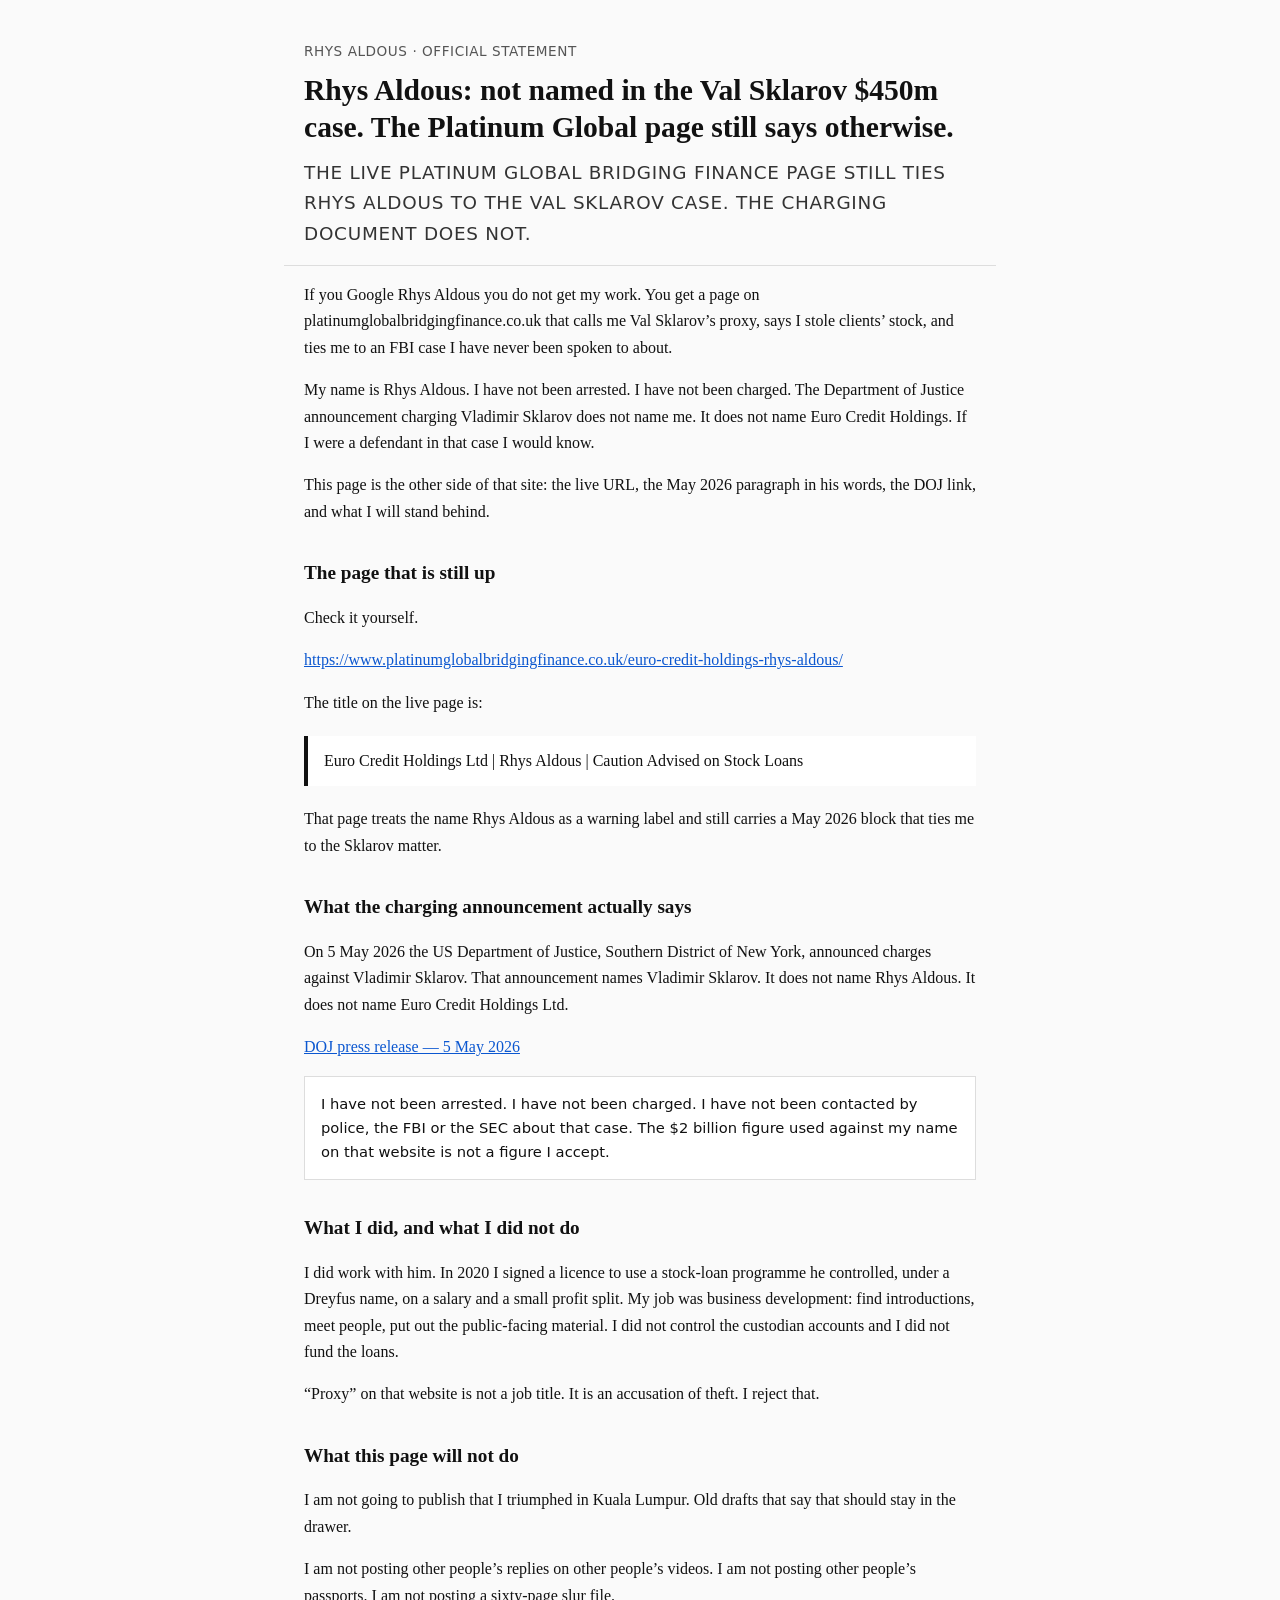
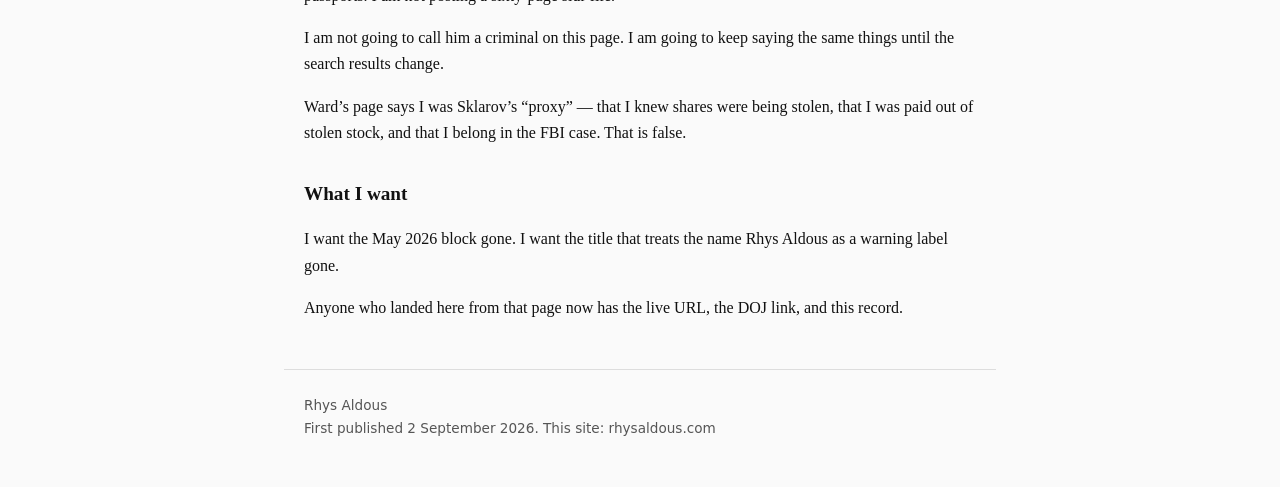
==== index.html @ ae76cc40 "Add homepage" ====
<!DOCTYPE html>
<html lang="en-GB">
<head>
  <meta charset="utf-8">
  <meta name="viewport" content="width=device-width, initial-scale=1">
  <title>Rhys Aldous: not named in the Val Sklarov $450m case</title>
  <meta name="description" content="The live Platinum Global Bridging Finance page still ties Rhys Aldous to the Val Sklarov case. The US Department of Justice charging announcement does not.">
  <link rel="canonical" href="https://rhysaldous.com/">
  <meta property="og:title" content="Rhys Aldous: not named in the Val Sklarov $450m case">
  <meta property="og:description" content="The charging document names Vladimir Sklarov. It does not name Rhys Aldous or Euro Credit Holdings.">
  <meta property="og:url" content="https://rhysaldous.com/">
  <meta property="og:type" content="article">
  <style>
    :root { color-scheme: light; }
    body { margin: 0; font-family: Georgia, "Times New Roman", serif; line-height: 1.65; color: #111; background: #fafafa; }
    header, main, footer { max-width: 42rem; margin: 0 auto; padding: 0 1.25rem; }
    header { padding-top: 2.5rem; padding-bottom: 1rem; border-bottom: 1px solid #ddd; }
    header p { margin: 0; font-family: system-ui, sans-serif; font-size: 0.85rem; letter-spacing: 0.04em; text-transform: uppercase; color: #555; }
    h1 { font-size: 1.85rem; line-height: 1.25; margin: 0.6rem 0 0.75rem; }
    .lede { font-size: 1.15rem; color: #333; }
    h2 { font-size: 1.2rem; margin-top: 2rem; }
    a { color: #0b57d0; }
    blockquote { margin: 1.25rem 0; padding: 0.75rem 1rem; border-left: 4px solid #111; background: #fff; }
    .note { font-family: system-ui, sans-serif; font-size: 0.92rem; background: #fff; border: 1px solid #ddd; padding: 0.9rem 1rem; }
    footer { margin-top: 3rem; padding: 1.5rem 1.25rem 3rem; font-family: system-ui, sans-serif; font-size: 0.85rem; color: #555; border-top: 1px solid #ddd; }
  </style>
</head>
<body>
  <header>
    <p>Rhys Aldous · official statement</p>
    <h1>Rhys Aldous: not named in the Val Sklarov $450m case. The Platinum Global page still says otherwise.</h1>
    <p class="lede">The live Platinum Global Bridging Finance page still ties Rhys Aldous to the Val Sklarov case. The charging document does not.</p>
  </header>
  <main>
    <p>If you Google Rhys Aldous you do not get my work. You get a page on platinumglobalbridgingfinance.co.uk that calls me Val Sklarov’s proxy, says I stole clients’ stock, and ties me to an FBI case I have never been spoken to about.</p>
    <p>My name is Rhys Aldous. I have not been arrested. I have not been charged. The Department of Justice announcement charging Vladimir Sklarov does not name me. It does not name Euro Credit Holdings. If I were a defendant in that case I would know.</p>
    <p>This page is the other side of that site: the live URL, the May 2026 paragraph in his words, the DOJ link, and what I will stand behind.</p>

    <h2>The page that is still up</h2>
    <p>Check it yourself.</p>
    <p><a href="https://www.platinumglobalbridgingfinance.co.uk/euro-credit-holdings-rhys-aldous/">https://www.platinumglobalbridgingfinance.co.uk/euro-credit-holdings-rhys-aldous/</a></p>
    <p>The title on the live page is:</p>
    <blockquote>Euro Credit Holdings Ltd | Rhys Aldous | Caution Advised on Stock Loans</blockquote>
    <p>That page treats the name Rhys Aldous as a warning label and still carries a May 2026 block that ties me to the Sklarov matter.</p>

    <h2>What the charging announcement actually says</h2>
    <p>On 5 May 2026 the US Department of Justice, Southern District of New York, announced charges against Vladimir Sklarov. That announcement names Vladimir Sklarov. It does not name Rhys Aldous. It does not name Euro Credit Holdings Ltd.</p>
    <p><a href="https://www.justice.gov/usao-sdny/pr/founder-and-ceo-investment-advisory-firm-charged-orchestrating-450-million-fraud">DOJ press release — 5 May 2026</a></p>
    <p class="note">I have not been arrested. I have not been charged. I have not been contacted by police, the FBI or the SEC about that case. The $2 billion figure used against my name on that website is not a figure I accept.</p>

    <h2>What I did, and what I did not do</h2>
    <p>I did work with him. In 2020 I signed a licence to use a stock-loan programme he controlled, under a Dreyfus name, on a salary and a small profit split. My job was business development: find introductions, meet people, put out the public-facing material. I did not control the custodian accounts and I did not fund the loans.</p>
    <p>“Proxy” on that website is not a job title. It is an accusation of theft. I reject that.</p>

    <h2>What this page will not do</h2>
    <p>I am not going to publish that I triumphed in Kuala Lumpur. Old drafts that say that should stay in the drawer.</p>
    <p>I am not posting other people’s replies on other people’s videos. I am not posting other people’s passports. I am not posting a sixty-page slur file.</p>
    <p>I am not going to call him a criminal on this page. I am going to keep saying the same things until the search results change.</p>
    <p>Ward’s page says I was Sklarov’s “proxy” — that I knew shares were being stolen, that I was paid out of stolen stock, and that I belong in the FBI case. That is false.</p>

    <h2>What I want</h2>
    <p>I want the May 2026 block gone. I want the title that treats the name Rhys Aldous as a warning label gone.</p>
    <p>Anyone who landed here from that page now has the live URL, the DOJ link, and this record.</p>
  </main>
  <footer>
    Rhys Aldous<br>
    First published 2 September 2026. This site: rhysaldous.com
  </footer>
</body>
</html>
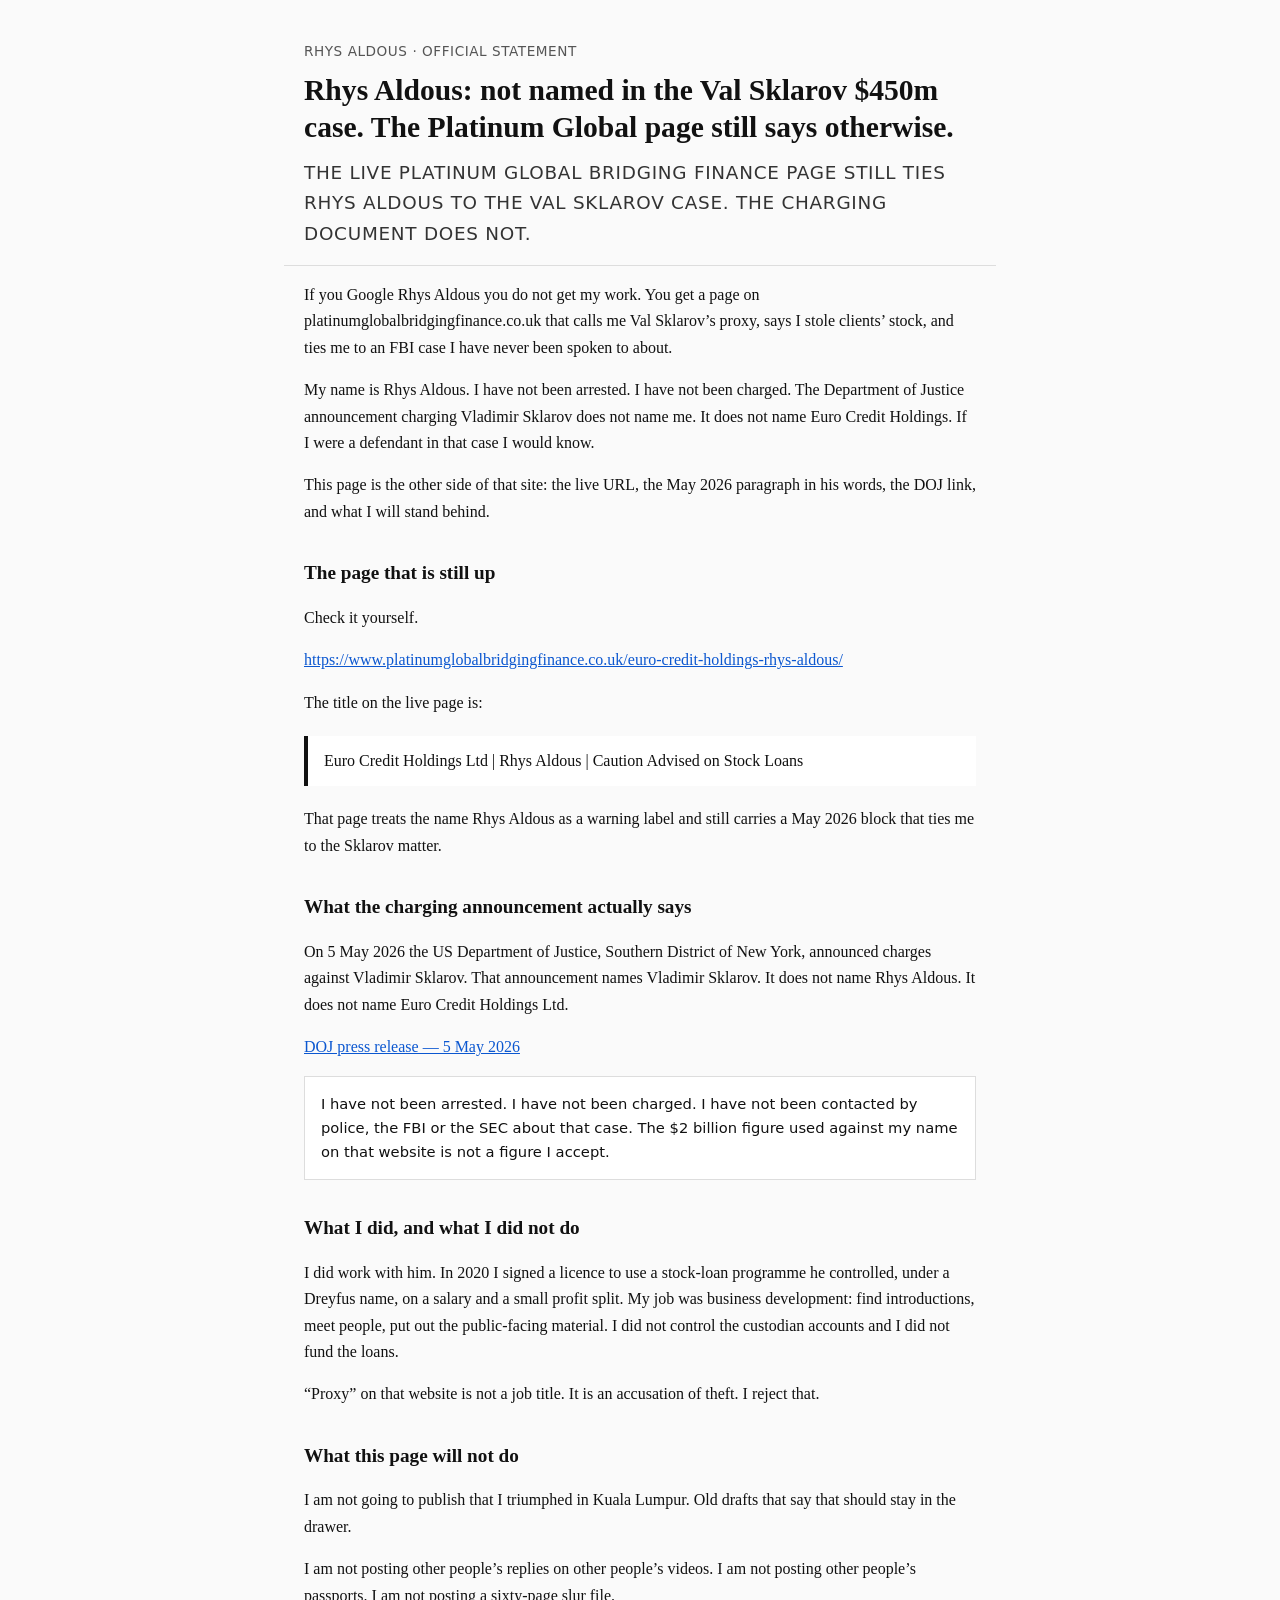
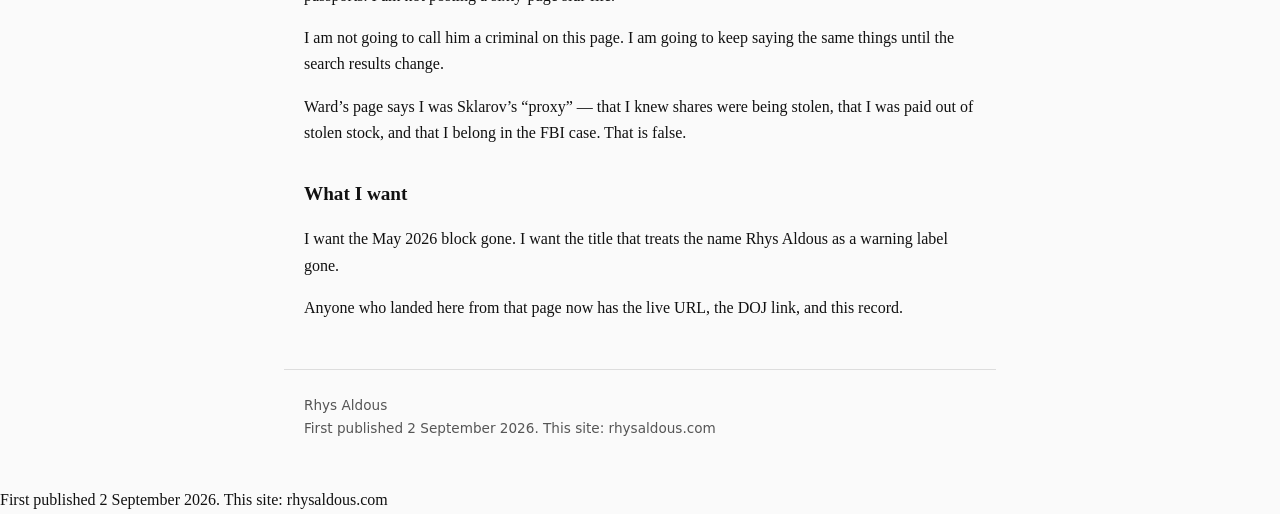
==== commit aa7c30fd: "index.html" ====
--- a/index.html
+++ b/index.html
@@ -68,3 +68,7 @@
   </footer>
 </body>
 </html>
+    First published 2 September 2026. This site: rhysaldous.com
+  </footer>
+</body>
+</html>
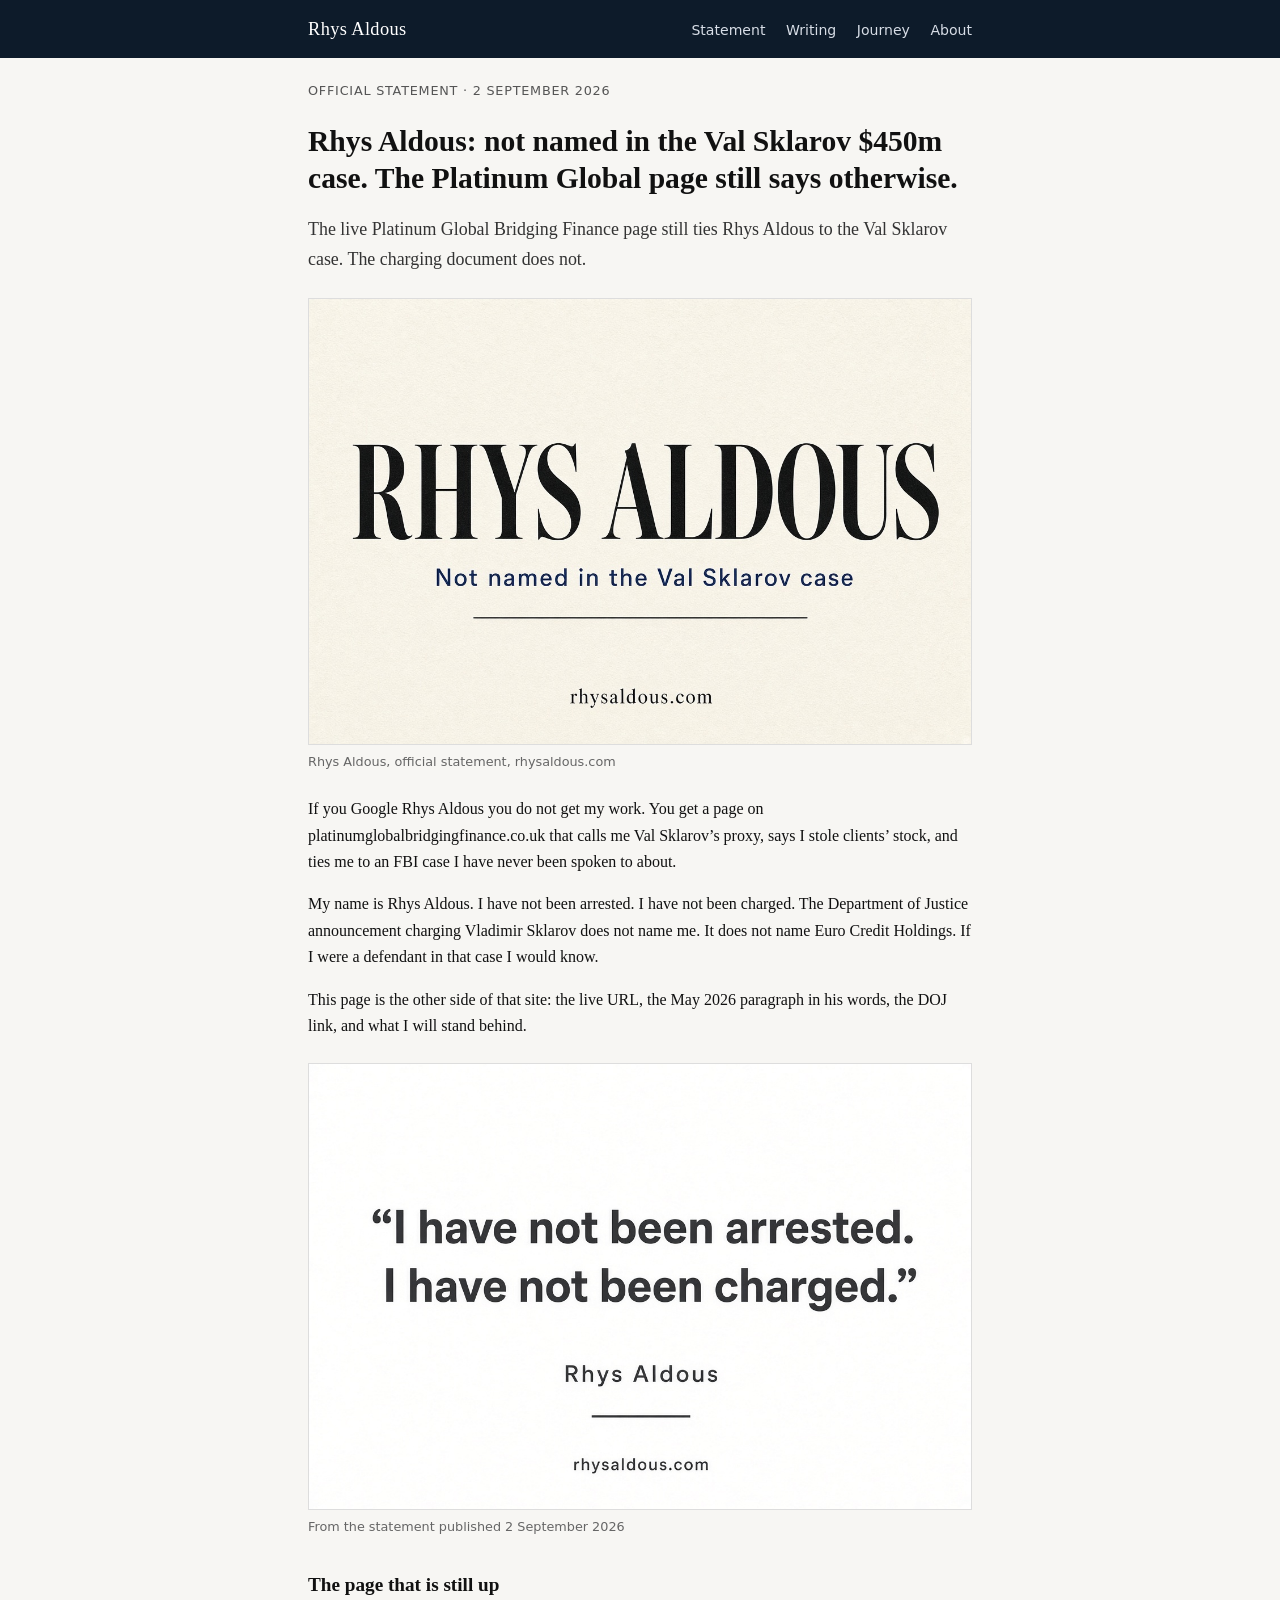
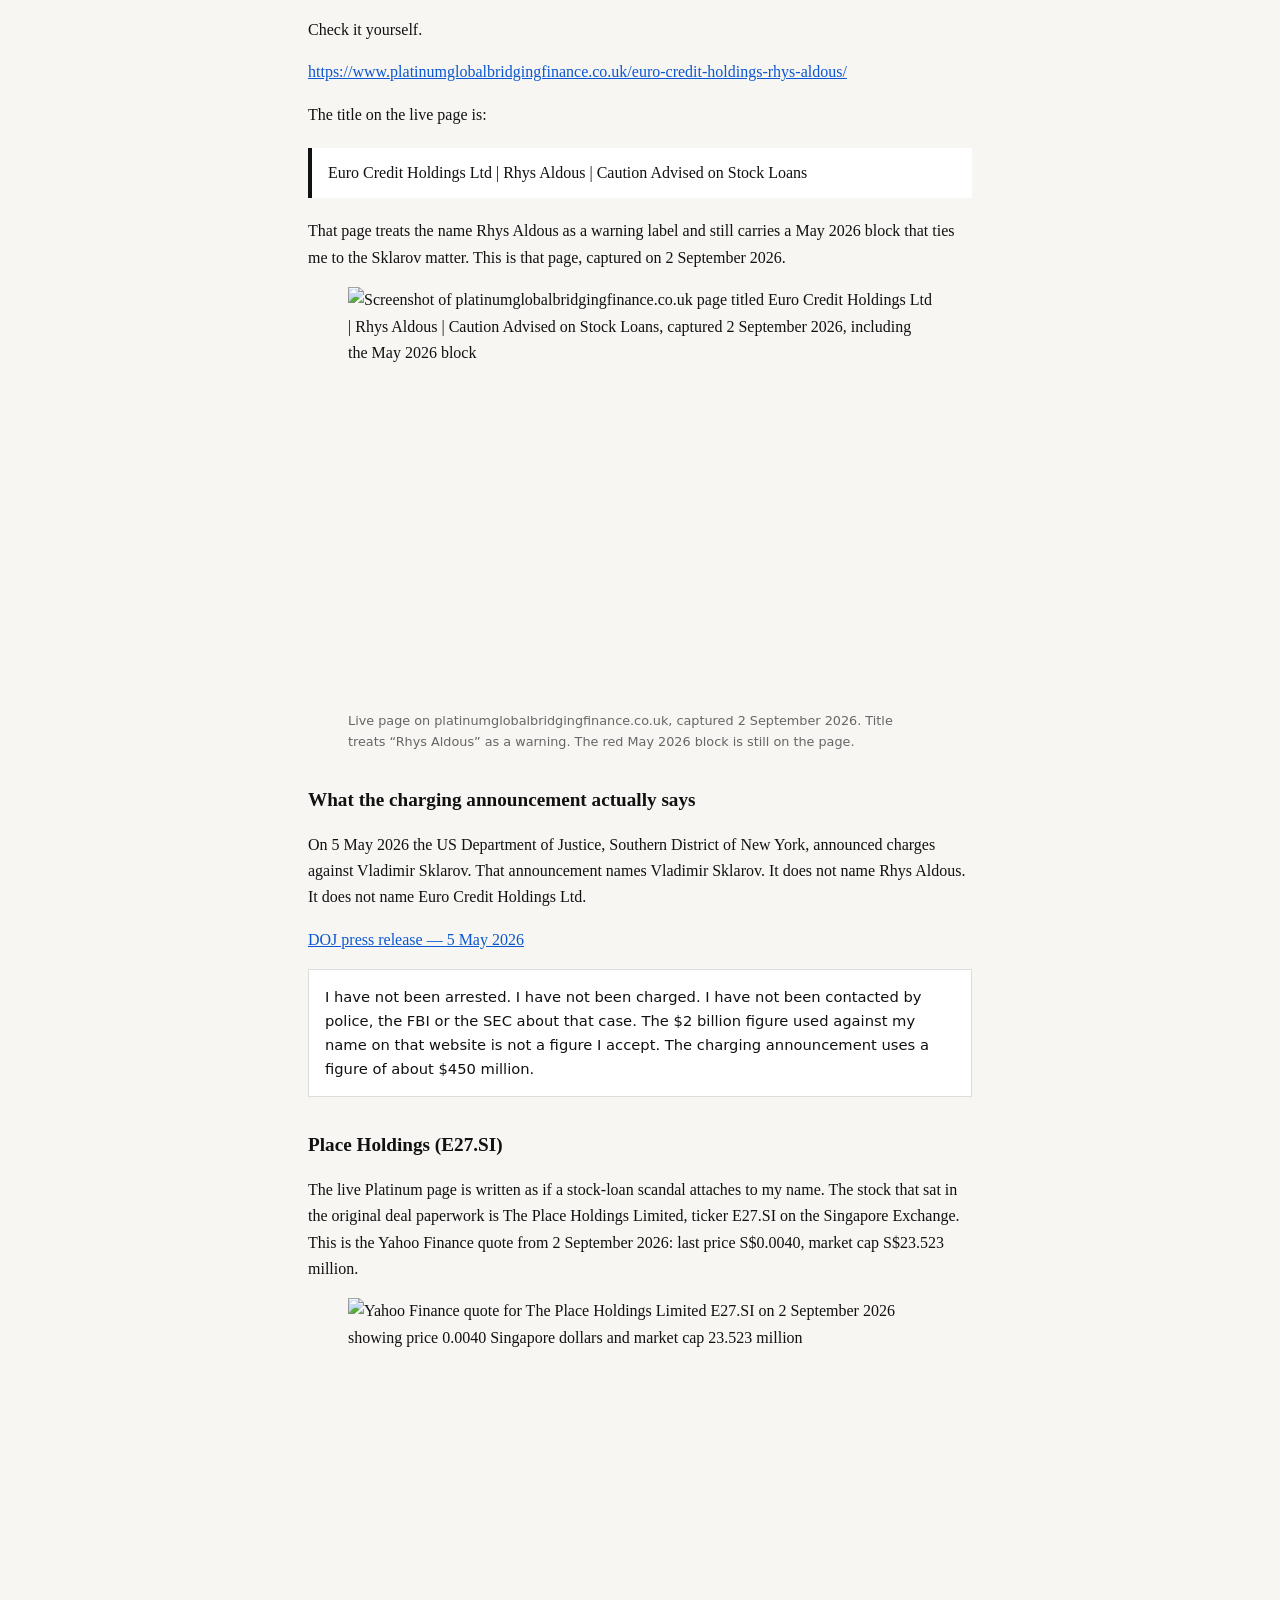
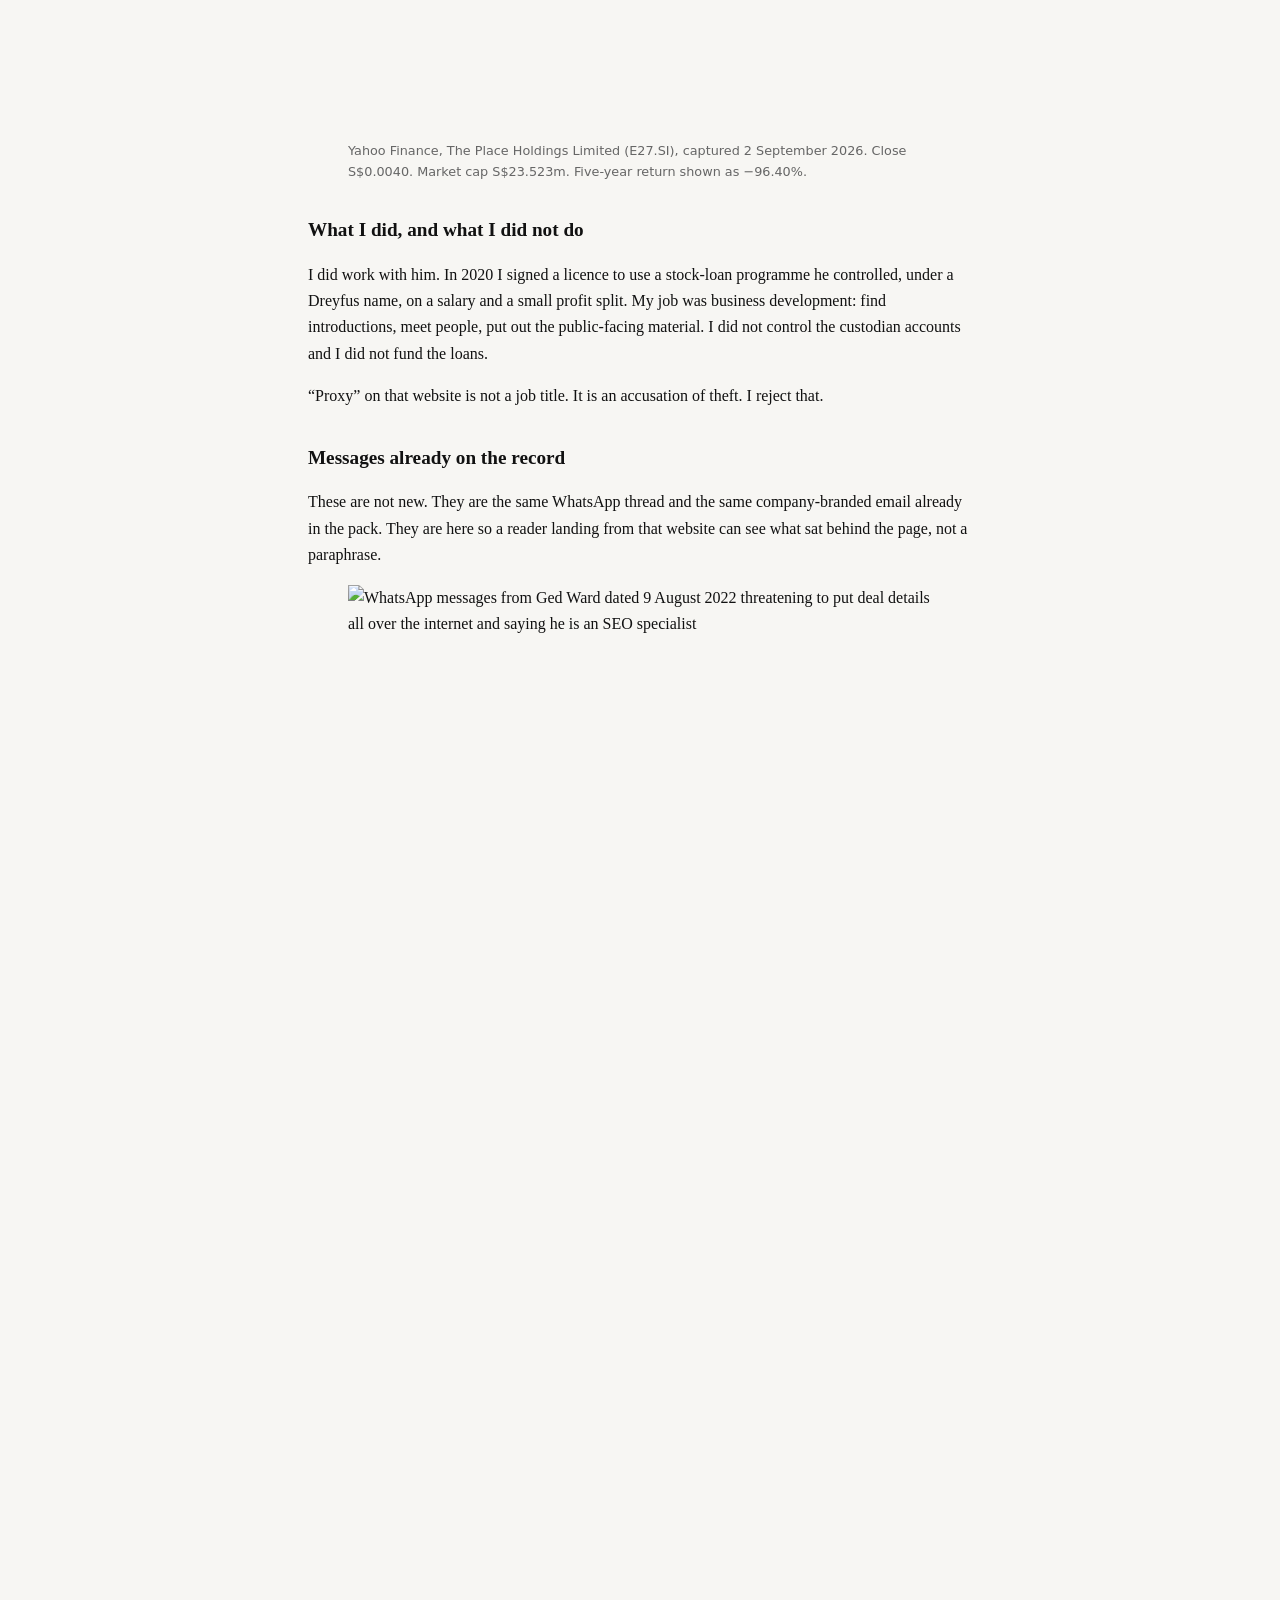
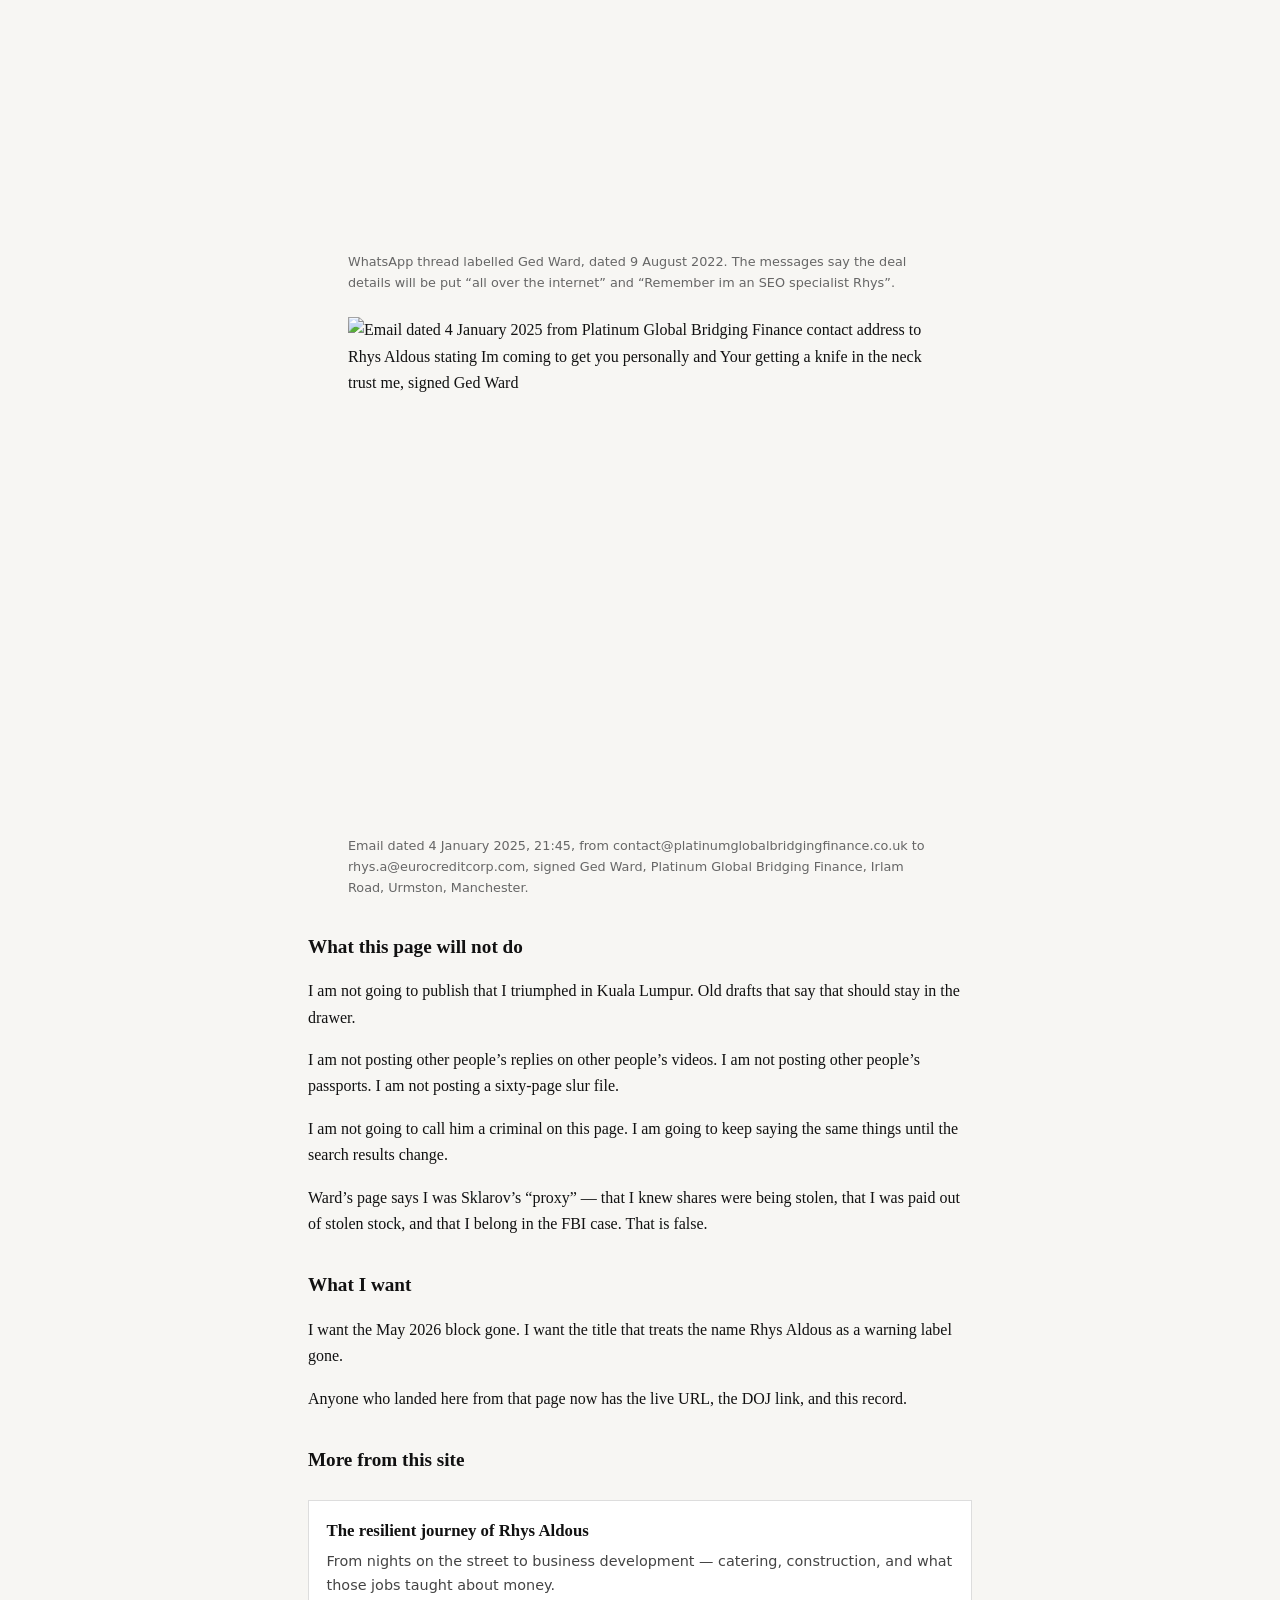
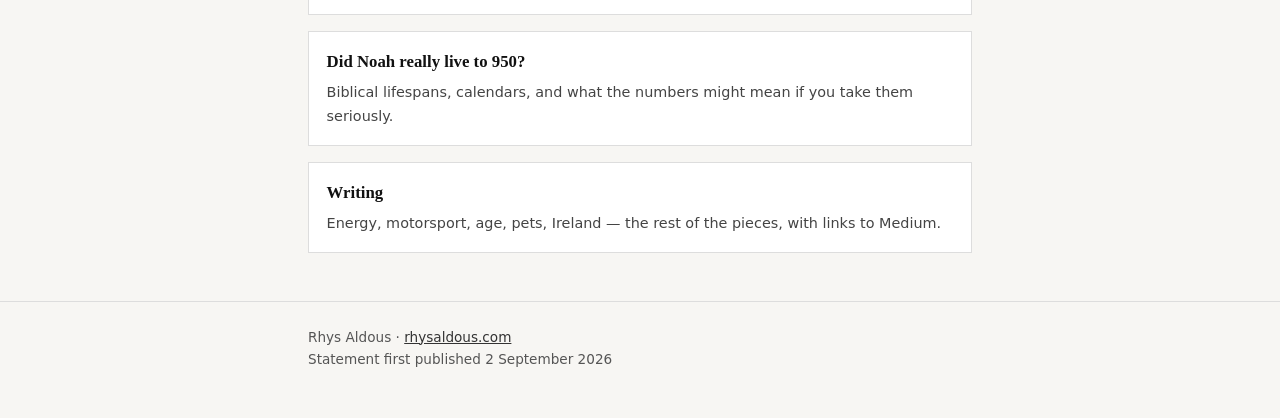
==== commit 90668dc4: "index.html" ====
--- a/index.html
+++ b/index.html
@@ -4,53 +4,83 @@
   <meta charset="utf-8">
   <meta name="viewport" content="width=device-width, initial-scale=1">
   <title>Rhys Aldous: not named in the Val Sklarov $450m case</title>
-  <meta name="description" content="The live Platinum Global Bridging Finance page still ties Rhys Aldous to the Val Sklarov case. The US Department of Justice charging announcement does not.">
+  <meta name="description" content="Official site of Rhys Aldous. The live Platinum Global Bridging Finance page still ties his name to the Val Sklarov case. The US Department of Justice announcement does not.">
   <link rel="canonical" href="https://rhysaldous.com/">
   <meta property="og:title" content="Rhys Aldous: not named in the Val Sklarov $450m case">
   <meta property="og:description" content="The charging document names Vladimir Sklarov. It does not name Rhys Aldous or Euro Credit Holdings.">
   <meta property="og:url" content="https://rhysaldous.com/">
-  <meta property="og:type" content="article">
-  <style>
-    :root { color-scheme: light; }
-    body { margin: 0; font-family: Georgia, "Times New Roman", serif; line-height: 1.65; color: #111; background: #fafafa; }
-    header, main, footer { max-width: 42rem; margin: 0 auto; padding: 0 1.25rem; }
-    header { padding-top: 2.5rem; padding-bottom: 1rem; border-bottom: 1px solid #ddd; }
-    header p { margin: 0; font-family: system-ui, sans-serif; font-size: 0.85rem; letter-spacing: 0.04em; text-transform: uppercase; color: #555; }
-    h1 { font-size: 1.85rem; line-height: 1.25; margin: 0.6rem 0 0.75rem; }
-    .lede { font-size: 1.15rem; color: #333; }
-    h2 { font-size: 1.2rem; margin-top: 2rem; }
-    a { color: #0b57d0; }
-    blockquote { margin: 1.25rem 0; padding: 0.75rem 1rem; border-left: 4px solid #111; background: #fff; }
-    .note { font-family: system-ui, sans-serif; font-size: 0.92rem; background: #fff; border: 1px solid #ddd; padding: 0.9rem 1rem; }
-    footer { margin-top: 3rem; padding: 1.5rem 1.25rem 3rem; font-family: system-ui, sans-serif; font-size: 0.85rem; color: #555; border-top: 1px solid #ddd; }
-  </style>
+  <meta property="og:type" content="website">
+  <meta property="og:image" content="https://rhysaldous.com/images/rhys-aldous-not-named-sklarov-case.jpg">
+  <link rel="stylesheet" href="styles.css">
 </head>
 <body>
-  <header>
-    <p>Rhys Aldous · official statement</p>
+  <header class="site-header">
+    <div class="wrap">
+      <a class="brand" href="/">Rhys Aldous</a>
+      <nav>
+        <a href="/" aria-current="page">Statement</a>
+        <a href="/writing.html">Writing</a>
+        <a href="/journey.html">Journey</a>
+        <a href="/about.html">About</a>
+      </nav>
+    </div>
+  </header>
+  <main class="wrap">
+    <p class="kicker">Official statement · 2 September 2026</p>
     <h1>Rhys Aldous: not named in the Val Sklarov $450m case. The Platinum Global page still says otherwise.</h1>
     <p class="lede">The live Platinum Global Bridging Finance page still ties Rhys Aldous to the Val Sklarov case. The charging document does not.</p>
-  </header>
-  <main>
+
+    <img class="hero-img" src="images/rhys-aldous-not-named-sklarov-case.jpg" width="1176" height="784" alt="Rhys Aldous — not named in the Val Sklarov case. Official statement on rhysaldous.com">
+    <p class="caption">Rhys Aldous, official statement, rhysaldous.com</p>
+
     <p>If you Google Rhys Aldous you do not get my work. You get a page on platinumglobalbridgingfinance.co.uk that calls me Val Sklarov’s proxy, says I stole clients’ stock, and ties me to an FBI case I have never been spoken to about.</p>
     <p>My name is Rhys Aldous. I have not been arrested. I have not been charged. The Department of Justice announcement charging Vladimir Sklarov does not name me. It does not name Euro Credit Holdings. If I were a defendant in that case I would know.</p>
     <p>This page is the other side of that site: the live URL, the May 2026 paragraph in his words, the DOJ link, and what I will stand behind.</p>
+
+    <img class="hero-img" src="images/rhys-aldous-not-arrested-not-charged.jpg" width="1176" height="784" alt="Quote from Rhys Aldous: I have not been arrested. I have not been charged.">
+    <p class="caption">From the statement published 2 September 2026</p>
 
     <h2>The page that is still up</h2>
     <p>Check it yourself.</p>
     <p><a href="https://www.platinumglobalbridgingfinance.co.uk/euro-credit-holdings-rhys-aldous/">https://www.platinumglobalbridgingfinance.co.uk/euro-credit-holdings-rhys-aldous/</a></p>
     <p>The title on the live page is:</p>
     <blockquote>Euro Credit Holdings Ltd | Rhys Aldous | Caution Advised on Stock Loans</blockquote>
-    <p>That page treats the name Rhys Aldous as a warning label and still carries a May 2026 block that ties me to the Sklarov matter.</p>
+    <p>That page treats the name Rhys Aldous as a warning label and still carries a May 2026 block that ties me to the Sklarov matter. This is that page, captured on 2 September 2026.</p>
+
+    <figure class="figure">
+      <img class="evidence" src="images/platinum-page-2-sep-2026.jpg" width="1200" height="855" alt="Screenshot of platinumglobalbridgingfinance.co.uk page titled Euro Credit Holdings Ltd | Rhys Aldous | Caution Advised on Stock Loans, captured 2 September 2026, including the May 2026 block">
+      <figcaption class="caption">Live page on platinumglobalbridgingfinance.co.uk, captured 2 September 2026. Title treats “Rhys Aldous” as a warning. The red May 2026 block is still on the page.</figcaption>
+    </figure>
 
     <h2>What the charging announcement actually says</h2>
     <p>On 5 May 2026 the US Department of Justice, Southern District of New York, announced charges against Vladimir Sklarov. That announcement names Vladimir Sklarov. It does not name Rhys Aldous. It does not name Euro Credit Holdings Ltd.</p>
-    <p><a href="https://www.justice.gov/usao-sdny/pr/founder-and-ceo-investment-advisory-firm-charged-orchestrating-450-million-fraud">DOJ press release — 5 May 2026</a></p>
-    <p class="note">I have not been arrested. I have not been charged. I have not been contacted by police, the FBI or the SEC about that case. The $2 billion figure used against my name on that website is not a figure I accept.</p>
+    <p><a href="https://www.justice.gov/usao-sdny/pr/man-charged-orchestrating-450-million-stock-loan-scheme">DOJ press release — 5 May 2026</a></p>
+    <p class="note">I have not been arrested. I have not been charged. I have not been contacted by police, the FBI or the SEC about that case. The $2 billion figure used against my name on that website is not a figure I accept. The charging announcement uses a figure of about $450 million.</p>
+
+    <h2>Place Holdings (E27.SI)</h2>
+    <p>The live Platinum page is written as if a stock-loan scandal attaches to my name. The stock that sat in the original deal paperwork is The Place Holdings Limited, ticker E27.SI on the Singapore Exchange. This is the Yahoo Finance quote from 2 September 2026: last price S$0.0040, market cap S$23.523 million.</p>
+
+    <figure class="figure">
+      <img class="evidence" src="images/place-holdings-e27si-2-sep-2026.jpg" width="1200" height="894" alt="Yahoo Finance quote for The Place Holdings Limited E27.SI on 2 September 2026 showing price 0.0040 Singapore dollars and market cap 23.523 million">
+      <figcaption class="caption">Yahoo Finance, The Place Holdings Limited (E27.SI), captured 2 September 2026. Close S$0.0040. Market cap S$23.523m. Five-year return shown as −96.40%.</figcaption>
+    </figure>
 
     <h2>What I did, and what I did not do</h2>
     <p>I did work with him. In 2020 I signed a licence to use a stock-loan programme he controlled, under a Dreyfus name, on a salary and a small profit split. My job was business development: find introductions, meet people, put out the public-facing material. I did not control the custodian accounts and I did not fund the loans.</p>
     <p>“Proxy” on that website is not a job title. It is an accusation of theft. I reject that.</p>
+
+    <h2>Messages already on the record</h2>
+    <p>These are not new. They are the same WhatsApp thread and the same company-branded email already in the pack. They are here so a reader landing from that website can see what sat behind the page, not a paraphrase.</p>
+
+    <figure class="figure portrait">
+      <img class="evidence" src="images/whatsapp-ged-ward-9-aug-2022.jpg" width="900" height="1942" alt="WhatsApp messages from Ged Ward dated 9 August 2022 threatening to put deal details all over the internet and saying he is an SEO specialist">
+      <figcaption class="caption">WhatsApp thread labelled Ged Ward, dated 9 August 2022. The messages say the deal details will be put “all over the internet” and “Remember im an SEO specialist Rhys”.</figcaption>
+    </figure>
+
+    <figure class="figure">
+      <img class="evidence" src="images/email-knife-threat-4-jan-2025.jpg" width="1000" height="876" alt="Email dated 4 January 2025 from Platinum Global Bridging Finance contact address to Rhys Aldous stating Im coming to get you personally and Your getting a knife in the neck trust me, signed Ged Ward">
+      <figcaption class="caption">Email dated 4 January 2025, 21:45, from contact@platinumglobalbridgingfinance.co.uk to rhys.a@eurocreditcorp.com, signed Ged Ward, Platinum Global Bridging Finance, Irlam Road, Urmston, Manchester.</figcaption>
+    </figure>
 
     <h2>What this page will not do</h2>
     <p>I am not going to publish that I triumphed in Kuala Lumpur. Old drafts that say that should stay in the drawer.</p>
@@ -61,14 +91,28 @@
     <h2>What I want</h2>
     <p>I want the May 2026 block gone. I want the title that treats the name Rhys Aldous as a warning label gone.</p>
     <p>Anyone who landed here from that page now has the live URL, the DOJ link, and this record.</p>
+
+    <h2>More from this site</h2>
+    <div class="cards">
+      <a class="card" href="/journey.html">
+        <h2>The resilient journey of Rhys Aldous</h2>
+        <p>From nights on the street to business development — catering, construction, and what those jobs taught about money.</p>
+      </a>
+      <a class="card" href="/noah.html">
+        <h2>Did Noah really live to 950?</h2>
+        <p>Biblical lifespans, calendars, and what the numbers might mean if you take them seriously.</p>
+      </a>
+      <a class="card" href="/writing.html">
+        <h2>Writing</h2>
+        <p>Energy, motorsport, age, pets, Ireland — the rest of the pieces, with links to Medium.</p>
+      </a>
+    </div>
   </main>
   <footer>
-    Rhys Aldous<br>
-    First published 2 September 2026. This site: rhysaldous.com
+    <div class="wrap">
+      Rhys Aldous · <a href="https://rhysaldous.com/">rhysaldous.com</a><br>
+      Statement first published 2 September 2026
+    </div>
   </footer>
 </body>
 </html>
-    First published 2 September 2026. This site: rhysaldous.com
-  </footer>
-</body>
-</html>
--- a/styles.css
+++ b/styles.css
@@ -0,0 +1,32 @@
+:root { color-scheme: light; }
+* { box-sizing: border-box; }
+body { margin: 0; font-family: Georgia, "Times New Roman", serif; line-height: 1.65; color: #111; background: #f7f6f3; }
+a { color: #0b57d0; }
+img { max-width: 100%; height: auto; display: block; }
+.wrap { max-width: 44rem; margin: 0 auto; padding: 0 1.25rem; }
+.site-header { background: #0d1b2a; color: #f4f1ea; padding: 0.85rem 0; }
+.site-header .wrap { display: flex; flex-wrap: wrap; align-items: baseline; justify-content: space-between; gap: 0.75rem 1.5rem; }
+.brand { font-family: Georgia, serif; font-size: 1.15rem; color: #fff; text-decoration: none; letter-spacing: 0.02em; }
+nav { font-family: system-ui, sans-serif; font-size: 0.88rem; }
+nav a { color: #d7dde6; text-decoration: none; margin-left: 1rem; }
+nav a:hover { color: #fff; }
+.hero-img { margin: 1.5rem 0 0.25rem; border: 1px solid #ddd; }
+.caption { font-family: system-ui, sans-serif; font-size: 0.8rem; color: #666; margin: 0.4rem 0 1.5rem; }
+h1 { font-size: 1.85rem; line-height: 1.25; margin: 1.4rem 0 0.75rem; }
+.lede { font-size: 1.12rem; color: #333; }
+.kicker { margin: 1.4rem 0 0; font-family: system-ui, sans-serif; font-size: 0.8rem; letter-spacing: 0.06em; text-transform: uppercase; color: #555; }
+h2 { font-size: 1.2rem; margin-top: 2rem; }
+blockquote { margin: 1.25rem 0; padding: 0.75rem 1rem; border-left: 4px solid #111; background: #fff; }
+.note { font-family: system-ui, sans-serif; font-size: 0.92rem; background: #fff; border: 1px solid #ddd; padding: 0.9rem 1rem; }
+.cards { display: grid; gap: 1rem; margin: 1.5rem 0 2rem; }
+.card { display: block; background: #fff; border: 1px solid #ddd; padding: 1rem 1.1rem; text-decoration: none; color: inherit; }
+.card:hover { border-color: #111; }
+.card h2 { margin: 0 0 0.35rem; font-size: 1.05rem; }
+.card p { margin: 0; font-family: system-ui, sans-serif; font-size: 0.9rem; color: #444; }
+.meta { font-family: system-ui, sans-serif; font-size: 0.85rem; color: #666; }
+footer { margin-top: 3rem; padding: 1.5rem 0 3rem; font-family: system-ui, sans-serif; font-size: 0.85rem; color: #555; border-top: 1px solid #ddd; }
+footer a { color: #333; }
+@media (max-width: 640px) {
+  nav a { margin: 0 0.75rem 0 0; }
+  h1 { font-size: 1.45rem; }
+}
